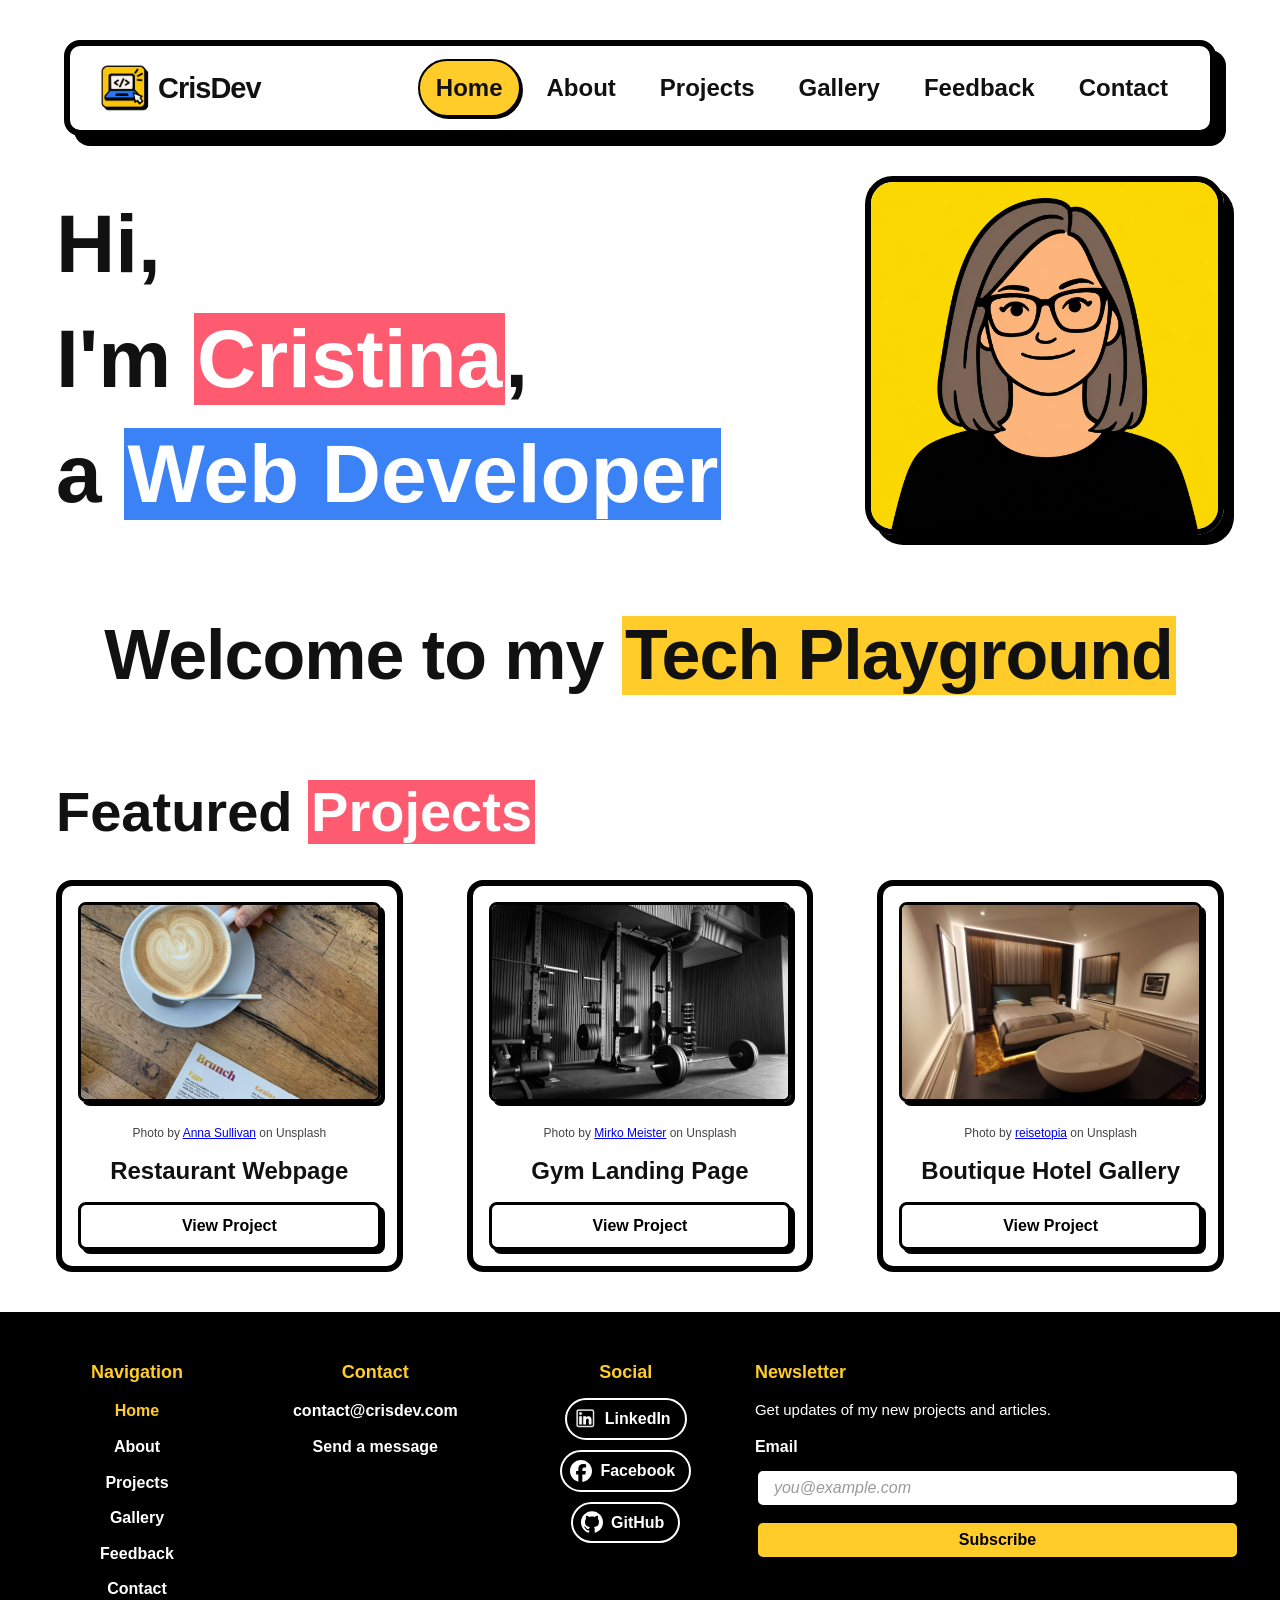
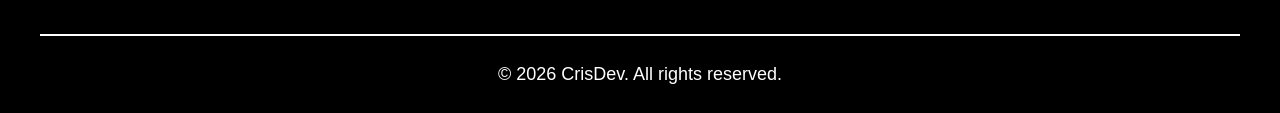
==== index.html @ f6c78c90 "Update contact email address across multiple pages" ====
<!DOCTYPE html>
<html lang="en">
<head>
    <meta charset="UTF-8">
    <meta name="viewport" content="width=device-width, initial-scale=1.0">
    <title>CrisDev - Home</title>
    <link rel="icon" href="images/logo_img.png" type="image/png">
    <link rel="stylesheet" href="styles.css">
</head>
<body>

    <!-- Header Section -->
    <header class="site-header bold-box">
        <a href="index.html" class="logo">
            <img src="images/logo_img.png" alt="CrisDev">
            <span class="logo-text">CrisDev</span>
        </a>
        <nav class="main-nav">
            <a href="index.html" class="active">Home</a>
            <a href="about.html">About</a>
            <a href="projects.html">Projects</a>
            <a href="gallery.html">Gallery</a>
            <a href="feedback.html">Feedback</a>
            <a href="contact.html">Contact</a>
        </nav>
    </header>

    <!-- Main Content Area -->
    <main class="container index">
        <section class="hero">
            <div class="hero-text">
                <h1>Hi, </br>I'm <span class="highlight highlight-pink">Cristina</span>,
                </br>a <span class="highlight highlight-blue">Web Developer </span></h1>
            </div>
            <div class="hero-image">
                <img src="images/portfolio_image.png" alt="Portrait of Cristina" class="featured-img bold-box">
            </div>
        </section>
        <section class="hero-subtitle">
            <h2>Welcome to my <span class="highlight highlight-yellow">Tech Playground</span></h2>
        </section>

        <!-- Featured projects -->
        <section class="projects-section">
            <h3>Featured <span class="highlight highlight-pink">Projects</span></h3>
            <div class="grid-3x3">
                <!-- Project 1: Restaurant Webpage -->
                <article class="card project-card">
                    <div class="project-img">
                        <img src="images/restaurant-unsplash.jpg" alt="A cup of coffee and a menu on a wooden table">
                        <p class="photo-caption">Photo by <a href="https://unsplash.com/@aesullivan2010" target="_blank">Anna Sullivan</a> on Unsplash</p>
                    </div>
                    <div class="project-card-text">
                        <h5>Restaurant Webpage</h5>
                    </div>
                    <a href="/projects.html" class="btn btn-dark">View Project</a>
                </article>

                <!-- Project 2: Gym Landing Page -->
                <article class="card project-card">
                    <div class="project-img">
                        <img src="images/gym-unsplash.jpg" alt="Dumbbells and fitness equipment in a modern gym">
                        <p class="photo-caption">Photo by <a href="https://unsplash.com/@stillsbymirko" target="_blank">Mirko Meister</a> on Unsplash</p>
                    </div>
                    <div class="project-card-text">
                        <h5>Gym Landing Page</h5>
                    </div>
                    <a href="/projects.html" class="btn btn-dark">View Project</a>
                </article>

                    <!-- Project 1: Boutique Hotel Gallery -->
               <article class="card project-card">
                    <div class="project-img">
                        <img src="images/hotel-unsplash.jpg" alt="A bright, modern boutique hotel bedroom with a bathtub">
                        <p class="photo-caption">Photo by <a href="https://unsplash.com/@reisetopia" target="_blank">reisetopia</a> on Unsplash</p>
                    </div>
                    <div class="project-card-text">
                        <h5>Boutique Hotel Gallery</h5>
                    </div>
                    <a href="/projects.html" class="btn btn-dark">View Project</a>
                </article>
            </div>
        </section>
    </main>

    <!-- Footer -->
    <footer>
        <div class="footer-inner">
            <nav class="footer-nav" aria-label="Footer">
                <p class="newsletter-heading">Navigation</p>
                <ul>
                    <li><a href="index.html" class="active">Home</a></li>
                    <li><a href="about.html">About</a></li>
                    <li><a href="projects.html">Projects</a></li>
                    <li><a href="gallery.html">Gallery</a></li>
                    <li><a href="feedback.html">Feedback</a></li>
                    <li><a href="contact.html">Contact</a></li>
                </ul>
            </nav>
            <div class="footer-contact">
                <p class="newsletter-heading">Contact</p>
                <ul>
                    <li><a href="mailto:contact@crisdev.com">contact@crisdev.com</a></li>
                    <li><a href="contact.html">Send a message</a></li>
                </ul>
            </div>
            <div class="footer-social">
                <p class="newsletter-heading">Social</p>
                <ul class="social-links">
                    <li>
                        <a href="https://www.linkedin.com" target="_blank" rel="noopener noreferrer">
                            <img src="images/linkedin.png" alt="LinkedIn logo">
                            LinkedIn
                        </a>
                    </li>
                    <li>
                        <a href="https://www.facebook.com" target="_blank" rel="noopener noreferrer">
                            <img src="images/facebook.svg" alt="Facebook logo">
                            Facebook
                        </a>
                    </li>
                    <li>
                        <a href="https://github.com" target="_blank">
                            <img src="images/github.svg" alt="Github logo">
                            GitHub
                        </a>
                    </li>
                </ul>
            </div>
            <div class="footer-newsletter">
                <p class="newsletter-heading">Newsletter</p>
                <form class="newsletter-form" action="#" method="post">
                    <p class="newsletter-lead">Get updates of my new projects and articles.</p>
                    <div class="form-group">
                        <label for="newsletter-email">Email</label>
                        <input type="email" id="newsletter-email" name="email" placeholder="you@example.com" required autocomplete="email">
                    </div>
                    <button type="submit" class="btn">Subscribe</button>
                </form>
            </div>
        </div>
        <p class="footer-copyright">&copy; 2026 CrisDev. All rights reserved.</p>
    </footer>
</body>
</html>
---- styles.css ----
/* 1. Root Variables */
:root {
    /* Main Palette */
    --bg-color: #ffffff;
    --text-color: #111111;
    --light-text: #444444;

    /* Comic colours */
    --pink-highlight: #fe5b70;
    --blue-highlight: #3b82f6;
    --yellow-card: #ffcc29;
    --card-background: #ffffff;
    --error-red: #c41230;
    --valid-green: #1a7a32;
    --focus-blue: #1606f3;

    /* Typography */
    --font-main: 'Segoe UI', Tahoma, Geneva, Verdana, sans-serif;

    /* Borders & Shadows */
    --border-thick: 6px solid #000000;
    --bold-shadow: 10px 10px 0px #000000;
    --bold-shadow-small: 4px 4px 0px #000000;
}

/* 2. Global & Reset Styles */
* {
    box-sizing: border-box;
    margin: 0;
    padding: 0;
}

/* Thick border effect*/
.bold-box {
    border: var(--border-thick);
    box-shadow: var(--bold-shadow);
}

body {
    font-family: var(--font-main);
    background-color: var(--bg-color);
    color: var(--text-color);
    line-height: 1.6;
    display: flex;
    flex-direction: column;
    min-height: 100vh;
}

/*  3. Header & Navigation (Floating Pill Style) */
.site-header {
    background-color: var(--bg-color);
    color: var(--text-color);
    display: flex;
    justify-content: space-between;
    align-items: center;
    padding: 12px 24px;
    border-radius: 16px;
    max-width: 1200px;
    margin: 40px auto 16px auto;
    width: 90%;
}

.logo {
    display: flex;
    align-items: center;
    gap: 4px;
    text-decoration: none;
    color: var(--text-color);
}

.logo img {
    width: 60px;
    height: 60px;
    object-fit: contain;
    display: block;
}

.logo-text {
    font-size: 29px;
    font-weight: 900;
    letter-spacing: -1px;
}

.main-nav {
    display: flex;
    gap: 8px;
}

.main-nav a {
    color: var(--text-color);
    text-decoration: none;
    font-weight: 700;
    padding: 8px 16px;
    border-radius: 30px;
    border: 2px solid transparent;
    transition: all 0.2s ease;
    font-size: 24px;
}

.main-nav a:hover,
.main-nav a.active {
    background-color: var(--yellow-card);
    border: 2px solid #000000;
    box-shadow: 2px 2px 0px #000000;
}

/* 4. Main Layout & Typography */
.container {
    max-width: 1200px;
    margin: 0 auto;
    padding: 24px 16px 40px 16px;
    width: 100%;
}

.container.index {
    gap: 40px;
}

.hero {
    display: flex;
    justify-content: space-between;
    align-items: center;
    gap: 40px;
    margin-bottom: 40px;
}

.hero-text {
    display: flex;
    flex-direction: column;
    justify-content: center;
    align-items: flex-start ;
    width: 900px;
    line-height: 1.4;
}
.hero-subtitle {
    display: flex;
    flex-direction: column;
    justify-content: center;
    align-items: center;
    width: 100%;
    margin-top: 40px;
    margin-bottom: 40px;
}

.highlight {
    display: inline;
    padding: 0 3px 1px;
    -webkit-box-decoration-break: clone;
    box-decoration-break: clone;
}

.highlight-pink {
    background-color: var(--pink-highlight);
    color: #ffffff;
}

.highlight-blue {
    background-color: var(--blue-highlight);
    color: #ffffff;
}
.highlight-yellow {
    background-color: var(--yellow-card);
    color: var(--text-color);
}

h1 {
    font-size:82px;
    font-weight: 900;
    margin-bottom: 16px;
}

h2 {
    font-size: 70px;
    font-weight: 900;
    margin-bottom: 16px;
    letter-spacing: -1px;
}

h3 {
    font-size: 56px;
    font-weight: 700;
    margin-bottom: 8px;
}

h4 {
    font-size: 36;
    font-weight: 600;
    margin-bottom: 8px;
}

h5 {
    font-size: 24px;
    font-weight: 600;
    margin-bottom: 8px;
}

h6 {
    font-size: 18px;
    font-weight: 600;
    margin-bottom: 8px;
}

p {
    margin-bottom: 16px;
    color: var(--light-text);
    font-size: 18px;
}

/* About page */
.about-intro {
    display: flex;
    justify-content: space-between;
    align-items: center;
    gap: 40px;
    margin-bottom: 48px;
}

.about-intro-text {
    flex: 1;
}

.about-photo {
    height: auto;
    max-width: 420px;
    border-radius: 28px;
}

.about-photo-logo {
    display: block;
    width: 100%;
    height: auto;
    object-fit: contain;
}

.skills-story,
.experience-timeline {
    margin-bottom: 48px;
}

.skill-heading {
    display: flex;
    align-items: center;
    justify-content: space-between;
    gap: 12px;
    margin-bottom: 16px;
    flex-wrap: wrap;
}

.skill-card h4 {
    font-size: 36px;
    margin-bottom: 0;
}

.skill-stars {
    display: inline-flex;
    gap: 2px;
    line-height: 1;
}

.star {
    font-size: 28px;
    line-height: 1;
    -webkit-text-stroke: 2px #000000;
}

.star.filled {
    color: var(--yellow-card);
}

.star.empty {
    color: #ffffff;
}

.skill-card p:last-child {
    margin-bottom: 0;
}

.timeline {
    list-style: none;
    border-left: var(--border-thick);
    margin-top: 24px;
    padding-left: 32px;
}

.timeline-item {
    position: relative;
    margin-bottom: 32px;
}

.timeline-item:last-child {
    margin-bottom: 0;
}

.timeline-year {
    display: inline-block;
    background-color: var(--yellow-card);
    border: 2px solid #000000;
    border-radius: 30px;
    padding: 4px 16px;
    font-weight: 800;
    color: var(--text-color);
    margin-bottom: 12px;
}

.timeline-card h4 {
    font-size: 36px;
    margin-bottom: 12px;
}

.timeline-card p:last-child {
    margin-bottom: 0;
}

.timeline-card a {
    color: inherit;
    font-weight: 800;
    text-decoration: underline;
    text-decoration-thickness: 3px;
    text-underline-offset: 3px;
    text-decoration-color: var(--pink-highlight);
}

/* 5. Cards */
.card {
    background-color: var(--card-background);
    border: var(--border-thick);
    border-radius: 16px;
    padding: 24px;
    padding: 16px;
    display: flex;
    flex-direction: column;
    justify-content: space-between;
    transition: transform 0.2s ease;
    cursor: pointer;
}

.grid-3x3 {
    display: grid;
    grid-template-columns: repeat(3, 1fr);
    gap: 64px;
    margin-top: 24px;
}

.gallery-card,
.project-card {
    min-height: 380px;
    justify-content: flex-start;
}

a.gallery-card {
    text-decoration: none;
    color: inherit;
}

.gallery-card-text,
.project-card-text {
    display: flex;
    flex-direction: column;
    gap: 8px;
    flex: 1 1 auto;
    justify-content: flex-start;
}

.gallery-card h5,
.project-card h5 {
    margin-bottom: 0;
    font-weight: 800;
    color: var(--text-color);
    text-align: center;
    line-height: 1.2;
}

.gallery-card p,
.project-card-text p {
    margin-bottom: 0;
    font-size: 16px;
    line-height: 1.4;
    text-align: center;
}

.project-card-text {
    margin-bottom: 16px;
}

.project-img {
    margin-bottom: 16px;
}

/* lift on hover for cards */
.card:hover {
    transform: translateY(-4px);
    box-shadow: var(--bold-shadow);
}

.gallery-card img,
.project-card img,
.featured-img,
.profile-img {
    width: 100%;
    height: 200px;
    object-fit: cover;
    border-radius: 8px;
    margin-bottom: 16px;
}

.gallery-card img,
.project-card img,
.profile-img {
    border: 3px solid #000000;
    box-shadow: var(--bold-shadow-small);
}

.hero .featured-img {
    height: auto;
    max-width: 420px;
    border-radius: 28px;
}

.photo-caption {
    font-size: 12px;
    line-height: 1.3;
    margin-bottom: 0;
    text-align: center;
}

.project-card .btn {
    margin-top: auto;
}

/* 6. Buttons */
.btn {
    background-color: #ffffff;
    color: #000000;
    padding: 8px 24px;
    border: 3px solid #000000;
    border-radius: 8px;
    cursor: pointer;
    text-decoration: none;
    text-align: center;
    font-weight: 800;
    font-size: 16px;
    display: inline-block;
    box-shadow: var(--bold-shadow-small);
    transition: all 0.1s ease;
}

.btn:hover,
.btn:focus,
.btn:active {
    background-color: #000000;
    color: #ffffff;
}

/* Button click effect */
.btn:active {
    transform: translate(4px, 4px);
    box-shadow: 0px 0px 0px #000000;
}

/* 7. Form */
.contact-form {
    display: flex;
    flex-direction: column;
    gap: 24px;
    max-width: 600px;
    background: var(--yellow-card);
    padding: 40px;
    border: 3px solid #000000;
    border-radius: 16px;
    box-shadow: var(--bold-shadow);
}

.form-group {
    display: flex;
    flex-direction: column;
}

.form-group label {
    margin-bottom: 8px;
    font-weight: 800;
    font-size: 18px;
}

.form-group input,
.form-group textarea,
.form-group select {
    padding: 8px 16px;
    border: 3px solid #000000;
    border-radius: 8px;
    font-size: 16px;
    font-family: inherit;
    background-color: #ffffff;
    transition: all 0.2s ease;
}

/* Focus styles */
.contact-form .form-group input:focus,
.contact-form .form-group textarea:focus,
.contact-form .form-group select:focus {
    outline: 3px solid var(--focus-blue);
}

.contact-form .form-group input.invalid,
.contact-form .form-group textarea.invalid,
.contact-form .form-group select.invalid {
    border-color: var(--error-red);
}

.contact-form .form-group input.valid,
.contact-form .form-group textarea.valid,
.contact-form .form-group select.valid {
    border-color: var(--valid-green);
}

/* Sits on the next line under its field so the message stays with that field. */
.field-error {
    display: none;
    margin: 6px 0 0;
    font-size: 14px;
    font-weight: 700;
    line-height: 1.3;
    color: #7a1020;
}

.form-status {
    position: fixed;
    top: 50%;
    left: 50%;
    z-index: 20;
    transform: translate(-50%, -50%);
    display: flex;
    align-items: center;
    gap: 16px;
    max-width: min(90vw, 520px);
    margin: 0;
    padding: 14px 18px;
    background-color: #ffffff;
    color: #111111;
    border: 3px solid #000000;
    border-radius: 14px;
    box-shadow: 6px 6px 0px #000000;
    font-weight: 800;
}

.form-status[hidden] {
    display: none;
}

.form-status-icon {
    display: inline-flex;
    align-items: center;
    justify-content: center;
    flex-shrink: 0;
    width: 28px;
    height: 28px;
    background-color: #20a766;
    color: #000000;
    border: 2.5px solid #000000;
    border-radius: 50%;
    font-size: 16px;
    font-weight: 900;
    line-height: 1;
}

.form-status-text {
    flex: 1;
    font-size: 18px;
    font-weight: 800;
    color: #111111;
    text-align: left;
}

.form-status-close {
    display: inline-flex;
    align-items: center;
    justify-content: center;
    flex-shrink: 0;
    width: 30px;
    height: 30px;
    padding: 0;
    background-color: var(--yellow-card);
    color: #000000;
    border: 2.5px solid #000000;
    border-radius: 7px;
    font-size: 15px;
    font-weight: 800;
    line-height: 1;
    cursor: pointer;
    transition: transform 0.1s ease, background-color 0.1s ease;
}

.form-status-close:hover,
.form-status-close:focus {
    background-color: #000000;
    color: #ffffff;
}

.form-actions {
    display: flex;
    flex-wrap: wrap;
    gap: 12px;
}

.form-group input::placeholder,
.form-group textarea::placeholder {
    color: #9a9a9a;
    font-style: italic;
}

/* 8. Footer */
footer {
    background-color: #000000;
    color: #ffffff;
    text-align: center;
    padding: 40px 24px 24px;
    margin-top: auto;
    border-top: var(--border-thick);
}

footer p {
    color: #ffffff;
    margin-bottom: 0;
}

.footer-inner {
    display: grid;
    /* Newsletter is the last column and needs the extra width for one line of lead text. */
    grid-template-columns: minmax(110px, 0.8fr) minmax(180px, 1fr) minmax(140px, 0.9fr) minmax(340px, 2fr);
    gap: 24px 20px;
    max-width: 1200px;
    margin: 0 auto 32px;
    justify-items: center;
}

.newsletter-heading {
    font-size: 18px;
    font-weight: 800;
    color: var(--yellow-card);
    margin-bottom: 12px;
}

.footer-nav ul,
.footer-contact ul,
.social-links {
    list-style: none;
    display: flex;
    flex-direction: column;
    align-items: center;
    gap: 10px;
}

.footer-nav a,
.footer-contact a {
    color: #ffffff;
    text-decoration: none;
    font-weight: 700;
}

.footer-nav a:hover,
.footer-nav a:focus,
.footer-contact a:hover,
.footer-contact a:focus,
.footer-nav a.active {
    color: var(--yellow-card);
}

.footer-contact a {
    overflow-wrap: anywhere;
}

.footer-copyright {
    padding-top: 24px;
    border-top: 2px solid #ffffff;
    max-width: 1200px;
    margin: 0 auto;
}

.footer-newsletter {
    width: 100%;
}

.footer-newsletter .newsletter-heading {
    text-align: left;
}

.newsletter-lead {
    font-size: 15px;
    white-space: nowrap;
}

.newsletter-form {
    display: flex;
    flex-direction: column;
    gap: 12px;
    width: 100%;
    text-align: left;
}

.newsletter-form .form-group label {
    color: #ffffff;
    font-size: 16px;
}

.newsletter-form .form-group input {
    width: 100%;
    background-color: #ffffff;
    color: #000000;
}

.newsletter-form .btn {
    background-color: var(--yellow-card);
}

.newsletter-form .btn:hover,
.newsletter-form .btn:focus,
.newsletter-form .btn:active {
    background-color: var(--blue-highlight);
    color: #000000;
}

.social-links a {
    display: flex;
    align-items: center;
    justify-content: center;
    gap: 8px;
    color: #ffffff;
    text-decoration: none;
    font-weight: 700;
    border: 2px solid #ffffff;
    border-radius: 999px;
    padding: 6px 14px 6px 8px;
    transition: all 0.2s ease;
}

.social-links a:hover,
.social-links a:focus {
    background-color: #ffffff;
    color: #000000;
}

.social-links svg,
.social-links img {
    width: 22px;
    height: 22px;
    fill: currentColor;
}

.social-links img {
    filter: invert(1);
}

.social-links a:hover img,
.social-links a:focus img {
    filter: none;
}

/* 9. Responsive Design (Media Queries) */

/* Tablet Screen Size (Max width: 900px) */
@media screen and (max-width: 900px) {
    .container {
        padding: 24px;
    }

    .site-header {
        flex-direction: column;
        align-items: center;
        gap: 16px;
        padding: 16px;
    }

    .grid-3x3 {
        grid-template-columns: repeat(2, 1fr);
    }

    .hero {
        flex-direction: column;
        align-items: flex-start;
    }

    .hero-image {
        display: flex;
        justify-content: center;
        align-items: center;
        width: 100%;
    }

    .hero-subtitle {
        text-align: center;
    }

    .about-photo {
        display: none;
    }
    .gallery-page-section h2 {
        font-size: 54px;
    }
    .contact-section {
        display: flex;
        flex-direction: column;
        align-items: center;
        margin: 0 auto;
        text-align: center;
    }

    .contact-section .contact-form {
        width: 100%;
        text-align: left;
    }

    .footer-inner {
        grid-template-columns: repeat(auto-fit, minmax(220px, 1fr));
    }

    .newsletter-lead {
        white-space: normal;
    }
}

/* Mobile Screen Size (Max width: 600px) */
@media screen and (max-width: 600px) {
    .container {
        padding: 16px;
        margin: 0 auto;
    }
    .site-header {
        display: grid;
        grid-template-columns: repeat(3, 1fr);
        align-items: center;
        justify-items: center;
        gap: 10px 8px;
        padding: 12px;
    }

    /* Nav links become grid cells beside the logo: 3 + 3 */
    .main-nav {
        display: contents;
    }

    .bold-box {
        border: 1px solid #000000;
    }

    .main-nav a {
        font-size: 14px;
        padding: 6px 8px;
        border-radius: 8px;
        border: 1px solid #000000;
        text-align: center;
        width: 100%;
    }

    .site-header span {
        display: none;
    }

    h1 {
        font-size: 40px;
    }

    h2,
    .gallery-page-section h2 {
        text-align: center;
        font-size: 36px;
        line-height: 1.2;
    }

    h3 {
        font-size: 30px;
        line-height: 1.2;
    }

    .grid-3x3 {
        grid-template-columns: 1fr;
        gap: 16px;
    }

    .contact-form {
        padding: 16px;
        gap: 16px;
    }

    /* Adjust neo-shadows for mobile so they don't break the layout */
    .card, .contact-form, .site-header {
        box-shadow: none;
        border-radius: 8px;
        border: 3px solid #000000;
    }
}
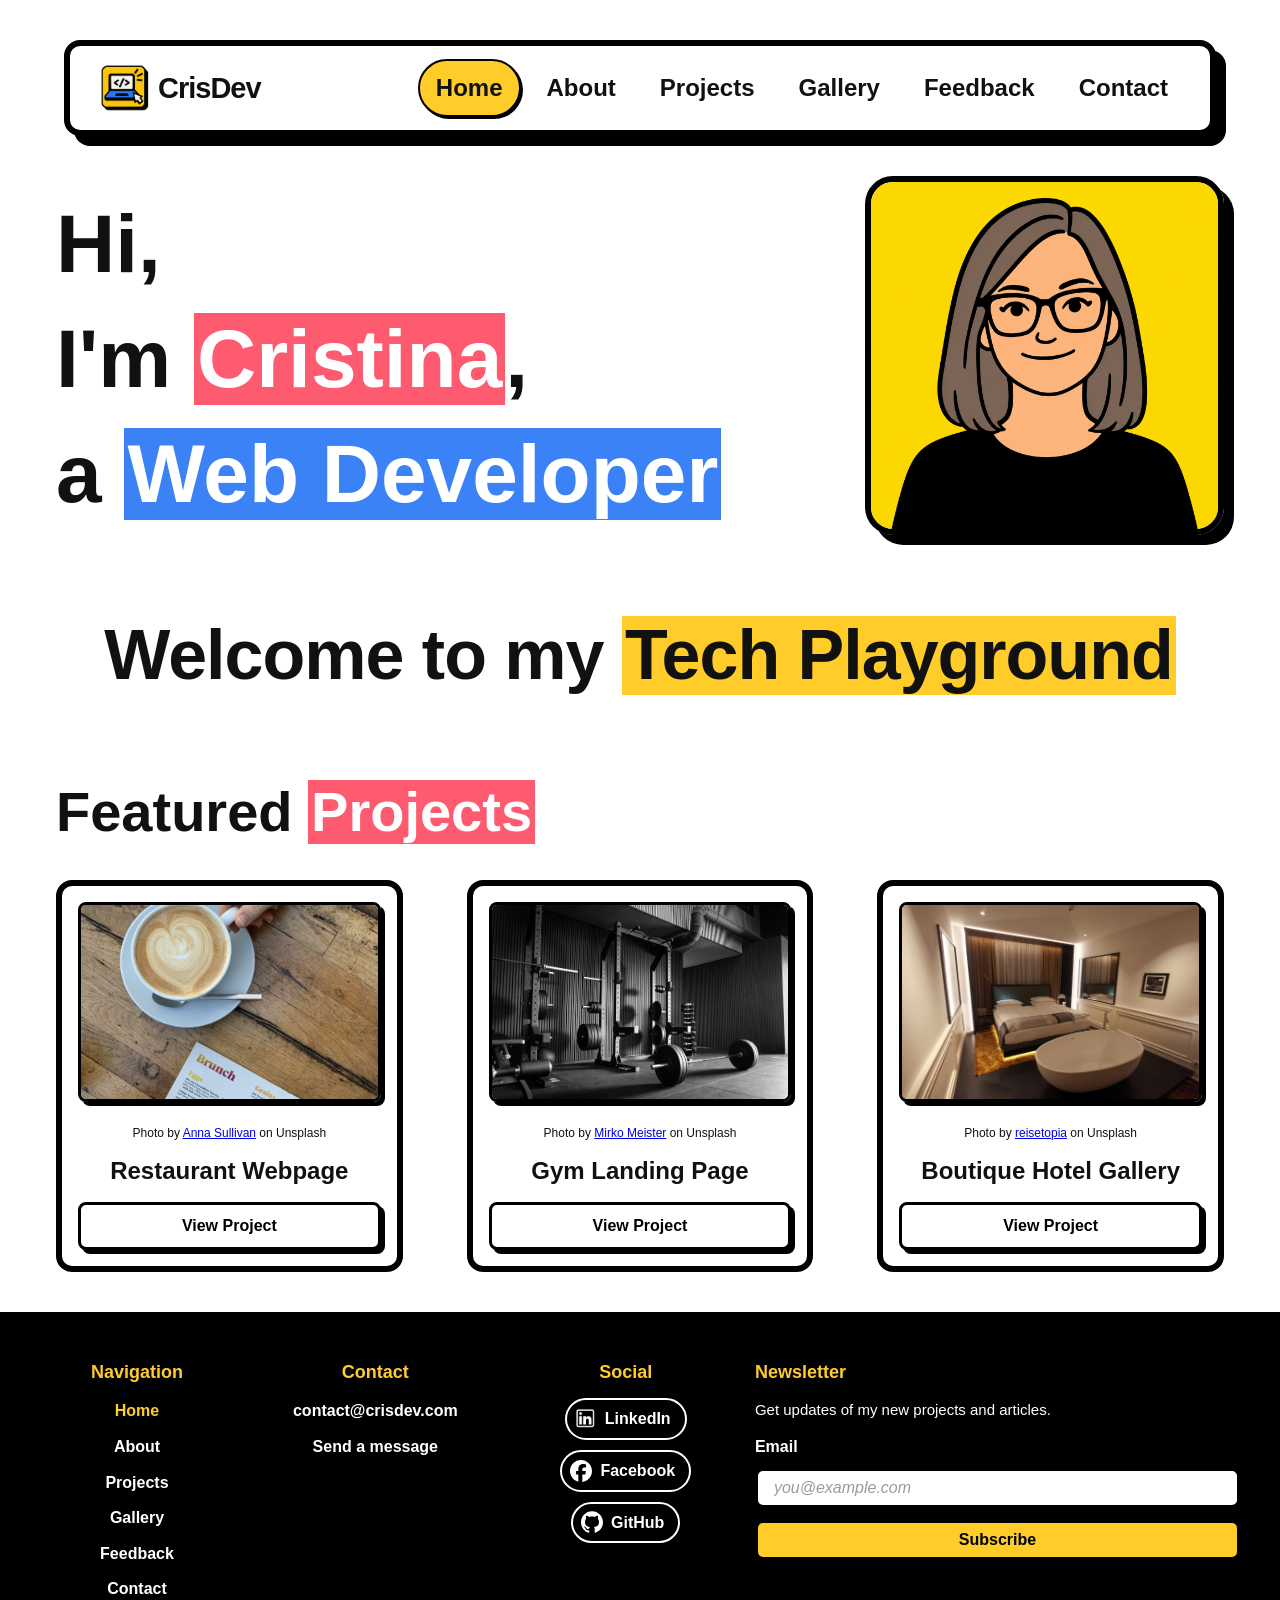
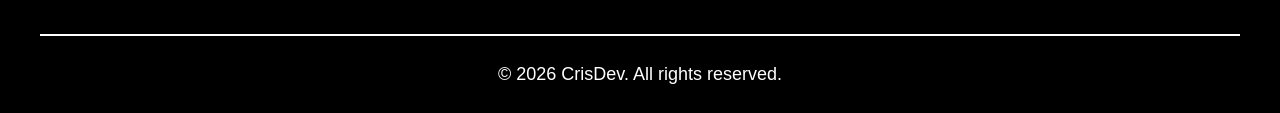
==== commit 242791ab: "Refactor gallery and project card structure to use semantic HTML elements and improve accessibility" ====
--- a/index.html
+++ b/index.html
@@ -17,7 +17,7 @@
             <span class="logo-text">CrisDev</span>
         </a>
         <nav class="main-nav">
-            <a href="index.html" class="active">Home</a>
+            <a href="index.html" class="active" aria-current="page">Home</a>
             <a href="about.html">About</a>
             <a href="projects.html">Projects</a>
             <a href="gallery.html">Gallery</a>
@@ -47,10 +47,10 @@
             <div class="grid-3x3">
                 <!-- Project 1: Restaurant Webpage -->
                 <article class="card project-card">
-                    <div class="project-img">
+                    <figure class="project-img">
                         <img src="images/restaurant-unsplash.jpg" alt="A cup of coffee and a menu on a wooden table">
-                        <p class="photo-caption">Photo by <a href="https://unsplash.com/@aesullivan2010" target="_blank">Anna Sullivan</a> on Unsplash</p>
-                    </div>
+                        <figcaption class="photo-caption">Photo by <a href="https://unsplash.com/@aesullivan2010" target="_blank" rel="noopener noreferrer">Anna Sullivan</a> on Unsplash</figcaption>
+                    </figure>
                     <div class="project-card-text">
                         <h5>Restaurant Webpage</h5>
                     </div>
@@ -59,10 +59,10 @@
 
                 <!-- Project 2: Gym Landing Page -->
                 <article class="card project-card">
-                    <div class="project-img">
+                    <figure class="project-img">
                         <img src="images/gym-unsplash.jpg" alt="Dumbbells and fitness equipment in a modern gym">
-                        <p class="photo-caption">Photo by <a href="https://unsplash.com/@stillsbymirko" target="_blank">Mirko Meister</a> on Unsplash</p>
-                    </div>
+                        <figcaption class="photo-caption">Photo by <a href="https://unsplash.com/@stillsbymirko" target="_blank" rel="noopener noreferrer">Mirko Meister</a> on Unsplash</figcaption>
+                    </figure>
                     <div class="project-card-text">
                         <h5>Gym Landing Page</h5>
                     </div>
@@ -71,10 +71,10 @@
 
                     <!-- Project 1: Boutique Hotel Gallery -->
                <article class="card project-card">
-                    <div class="project-img">
+                    <figure class="project-img">
                         <img src="images/hotel-unsplash.jpg" alt="A bright, modern boutique hotel bedroom with a bathtub">
-                        <p class="photo-caption">Photo by <a href="https://unsplash.com/@reisetopia" target="_blank">reisetopia</a> on Unsplash</p>
-                    </div>
+                        <figcaption class="photo-caption">Photo by <a href="https://unsplash.com/@reisetopia" target="_blank" rel="noopener noreferrer">reisetopia</a> on Unsplash</figcaption>
+                    </figure>
                     <div class="project-card-text">
                         <h5>Boutique Hotel Gallery</h5>
                     </div>
@@ -90,7 +90,7 @@
             <nav class="footer-nav" aria-label="Footer">
                 <p class="newsletter-heading">Navigation</p>
                 <ul>
-                    <li><a href="index.html" class="active">Home</a></li>
+                    <li><a href="index.html" class="active" aria-current="page">Home</a></li>
                     <li><a href="about.html">About</a></li>
                     <li><a href="projects.html">Projects</a></li>
                     <li><a href="gallery.html">Gallery</a></li>
--- a/styles.css
+++ b/styles.css
@@ -98,10 +98,19 @@
 }
 
 .main-nav a:hover,
-.main-nav a.active {
+.main-nav a:focus,
+.main-nav a:focus-visible,
+.main-nav a.active,
+.main-nav a[aria-current="page"] {
     background-color: var(--yellow-card);
     border: 2px solid #000000;
     box-shadow: 2px 2px 0px #000000;
+}
+
+.main-nav a:focus,
+.main-nav a:focus-visible {
+    outline: 3px solid var(--focus-blue);
+    outline-offset: 2px;
 }
 
 /* 4. Main Layout & Typography */
@@ -347,9 +356,26 @@
     justify-content: flex-start;
 }
 
-a.gallery-card {
+.gallery-card a {
     text-decoration: none;
     color: inherit;
+    display: block;
+}
+
+.gallery-card h5 a:hover,
+.gallery-card h5 a:focus,
+.gallery-card h5 a:focus-visible {
+    text-decoration: underline;
+    text-decoration-thickness: 3px;
+    text-underline-offset: 3px;
+    text-decoration-color: var(--pink-highlight);
+}
+
+.gallery-card a:focus,
+.gallery-card a:focus-visible {
+    outline: 3px solid var(--focus-blue);
+    outline-offset: 2px;
+    border-radius: 8px;
 }
 
 .gallery-card-text,
@@ -660,7 +686,8 @@
 .footer-nav a:focus,
 .footer-contact a:hover,
 .footer-contact a:focus,
-.footer-nav a.active {
+.footer-nav a.active,
+.footer-nav a[aria-current="page"] {
     color: var(--yellow-card);
 }
 
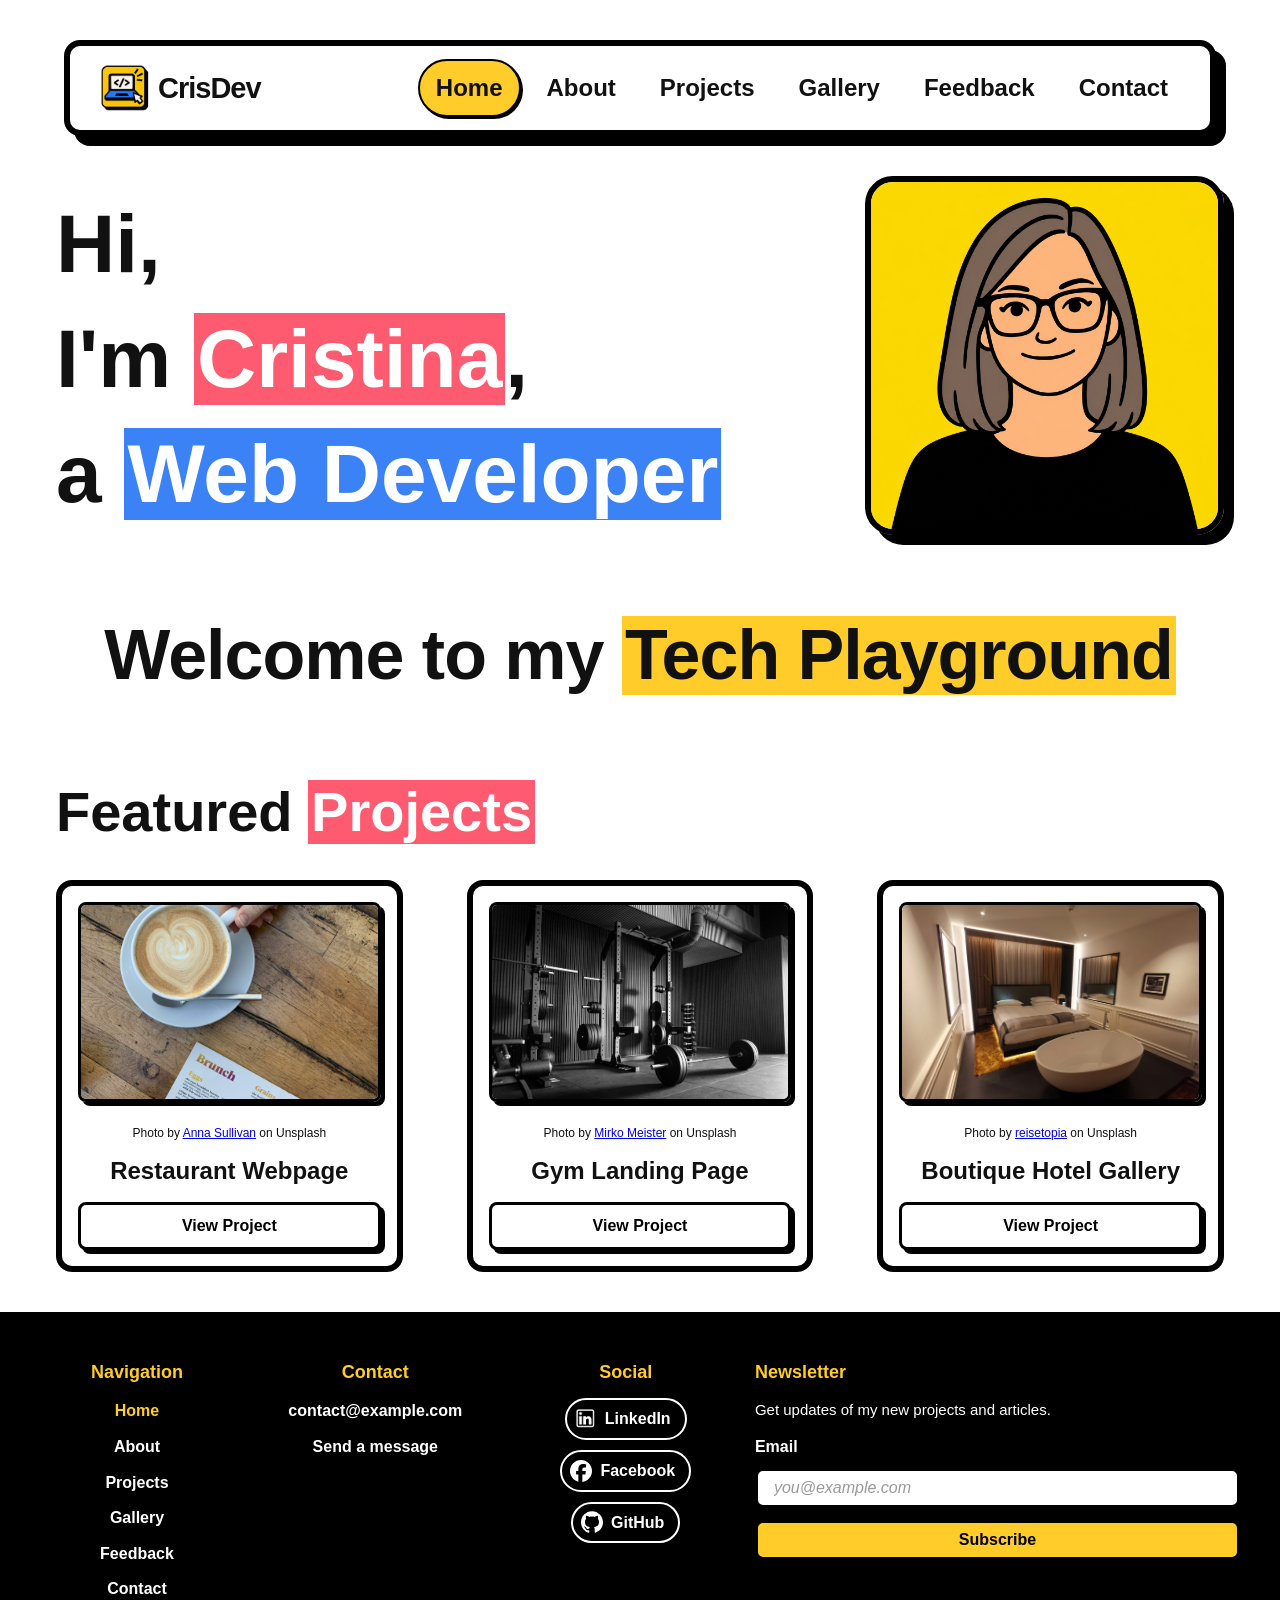
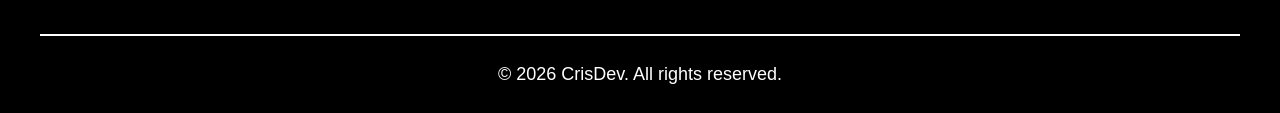
==== commit 37f330a1: "Update contact email address" ====
--- a/index.html
+++ b/index.html
@@ -101,7 +101,7 @@
             <div class="footer-contact">
                 <p class="newsletter-heading">Contact</p>
                 <ul>
-                    <li><a href="mailto:contact@crisdev.com">contact@crisdev.com</a></li>
+                    <li><a href="mailto:contact@example.com">contact@example.com</a></li>
                     <li><a href="contact.html">Send a message</a></li>
                 </ul>
             </div>
@@ -121,7 +121,7 @@
                         </a>
                     </li>
                     <li>
-                        <a href="https://github.com" target="_blank">
+                        <a href="https://github.com/crismosdev" target="_blank" rel="noopener noreferrer">
                             <img src="images/github.svg" alt="Github logo">
                             GitHub
                         </a>
--- a/styles.css
+++ b/styles.css
@@ -255,6 +255,10 @@
     flex-wrap: wrap;
 }
 
+.skill-card {
+    justify-content: flex-start;
+}
+
 .skill-card h4 {
     font-size: 36px;
     margin-bottom: 0;
@@ -280,8 +284,28 @@
     color: #ffffff;
 }
 
+.skill-card p {
+    font-size: 16px;
+    line-height: 1.5;
+    margin-bottom: 12px;
+}
+
 .skill-card p:last-child {
     margin-bottom: 0;
+}
+
+.skill-card strong {
+    color: var(--text-color);
+}
+
+.skill-card a,
+.timeline-card a {
+    color: inherit;
+    font-weight: 800;
+    text-decoration: underline;
+    text-decoration-thickness: 3px;
+    text-underline-offset: 3px;
+    text-decoration-color: var(--pink-highlight);
 }
 
 .timeline {
@@ -318,15 +342,6 @@
 
 .timeline-card p:last-child {
     margin-bottom: 0;
-}
-
-.timeline-card a {
-    color: inherit;
-    font-weight: 800;
-    text-decoration: underline;
-    text-decoration-thickness: 3px;
-    text-underline-offset: 3px;
-    text-decoration-color: var(--pink-highlight);
 }
 
 /* 5. Cards */
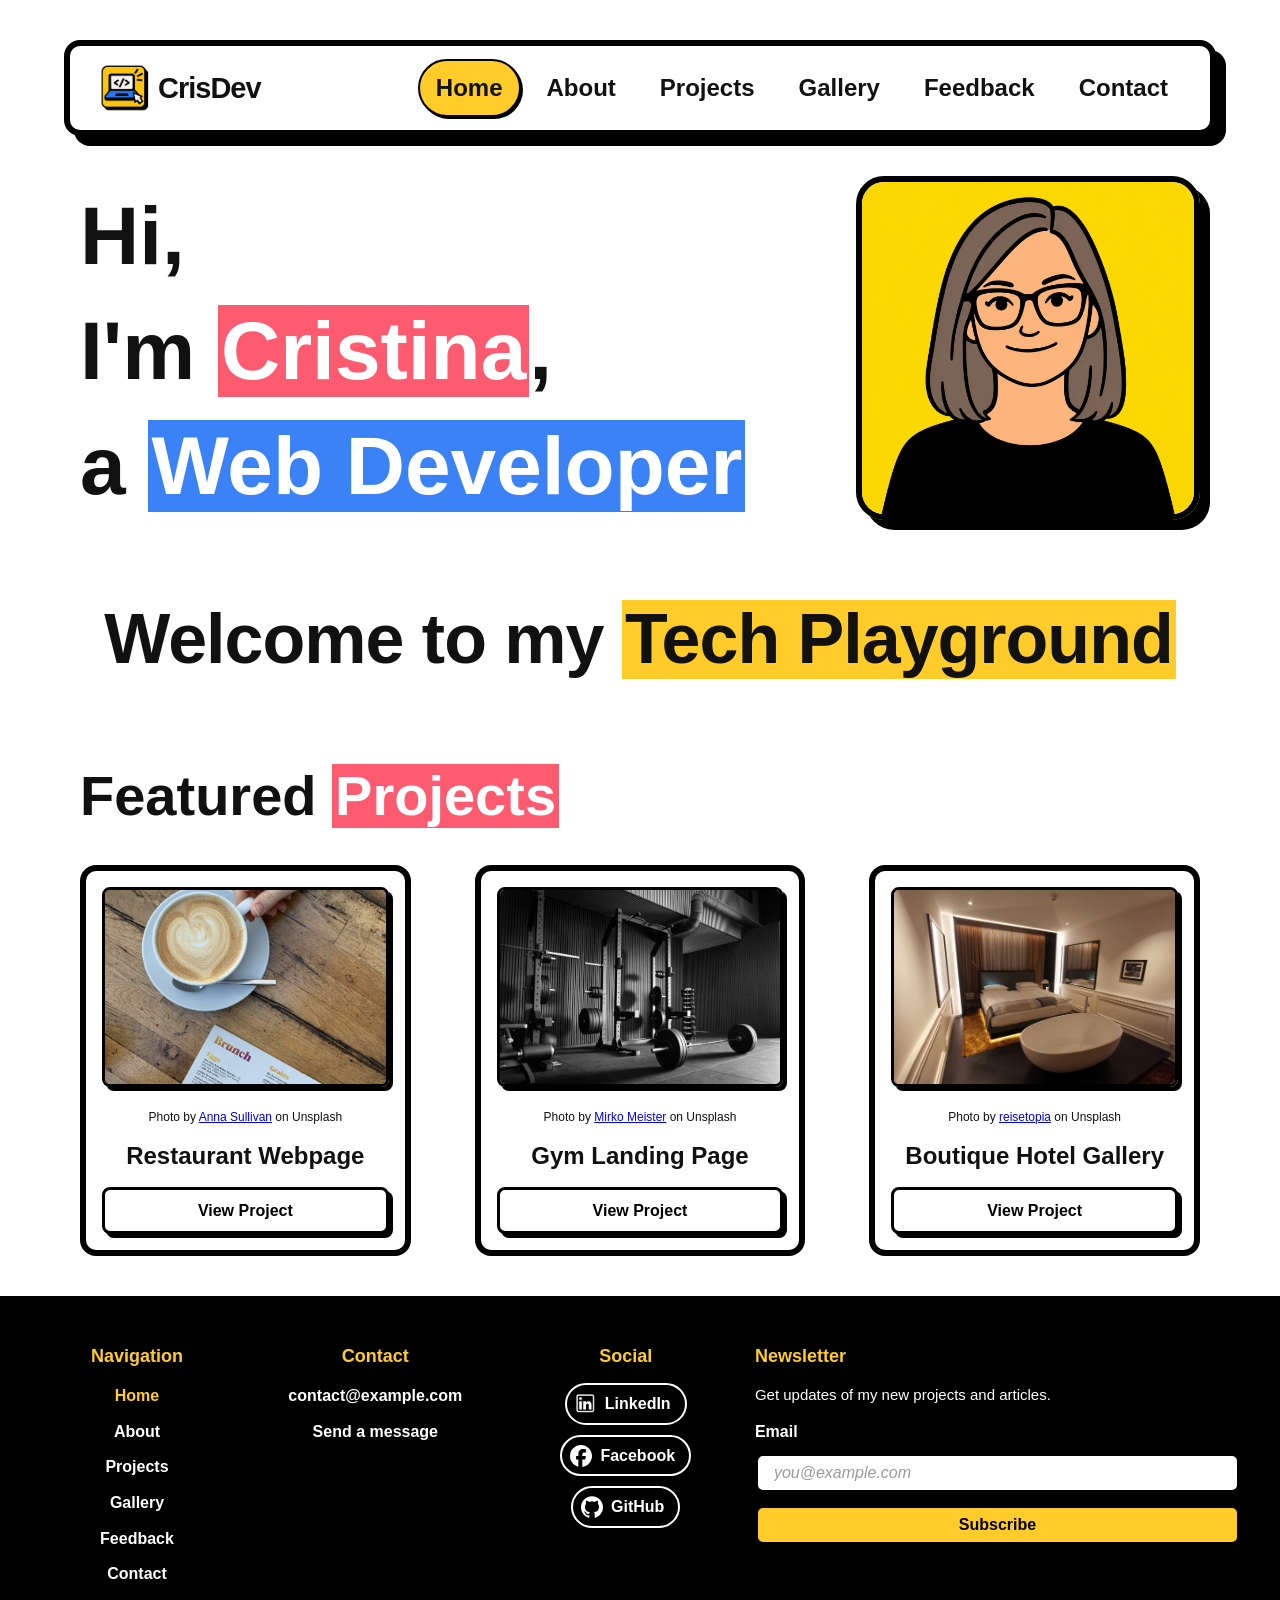
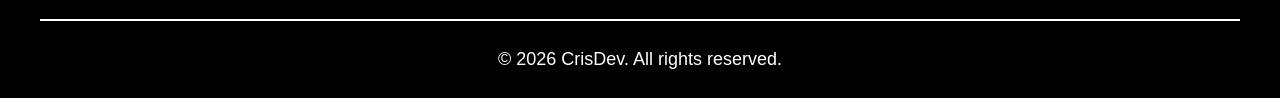
==== commit 7a3d82fa: "Implement responsive burger menu for snaller screens" ====
--- a/index.html
+++ b/index.html
@@ -16,7 +16,12 @@
             <img src="images/logo_img.png" alt="CrisDev">
             <span class="logo-text">CrisDev</span>
         </a>
-        <nav class="main-nav">
+        <button type="button" class="menu-toggle" id="menu-toggle" aria-expanded="false" aria-controls="main-nav" aria-label="Open menu">
+            <span class="menu-toggle-bar" aria-hidden="true"></span>
+            <span class="menu-toggle-bar" aria-hidden="true"></span>
+            <span class="menu-toggle-bar" aria-hidden="true"></span>
+        </button>
+        <nav class="main-nav" id="main-nav">
             <a href="index.html" class="active" aria-current="page">Home</a>
             <a href="about.html">About</a>
             <a href="projects.html">Projects</a>
@@ -54,7 +59,7 @@
                     <div class="project-card-text">
                         <h5>Restaurant Webpage</h5>
                     </div>
-                    <a href="/projects.html" class="btn btn-dark">View Project</a>
+                    <a href="projects.html#project-1" class="btn btn-dark">View Project</a>
                 </article>
 
                 <!-- Project 2: Gym Landing Page -->
@@ -66,11 +71,11 @@
                     <div class="project-card-text">
                         <h5>Gym Landing Page</h5>
                     </div>
-                    <a href="/projects.html" class="btn btn-dark">View Project</a>
+                    <a href="projects.html#project-2" class="btn btn-dark">View Project</a>
                 </article>
 
-                    <!-- Project 1: Boutique Hotel Gallery -->
-               <article class="card project-card">
+                <!-- Project 3: Boutique Hotel Gallery -->
+                <article class="card project-card">
                     <figure class="project-img">
                         <img src="images/hotel-unsplash.jpg" alt="A bright, modern boutique hotel bedroom with a bathtub">
                         <figcaption class="photo-caption">Photo by <a href="https://unsplash.com/@reisetopia" target="_blank" rel="noopener noreferrer">reisetopia</a> on Unsplash</figcaption>
@@ -78,7 +83,7 @@
                     <div class="project-card-text">
                         <h5>Boutique Hotel Gallery</h5>
                     </div>
-                    <a href="/projects.html" class="btn btn-dark">View Project</a>
+                    <a href="projects.html#project-3" class="btn btn-dark">View Project</a>
                 </article>
             </div>
         </section>
@@ -142,6 +147,7 @@
         </div>
         <p class="footer-copyright">&copy; 2026 CrisDev. All rights reserved.</p>
     </footer>
+    <script src="js/nav.js"></script>
 </body>
 </html>
 
--- a/styles.css
+++ b/styles.css
@@ -112,13 +112,74 @@
     outline: 3px solid var(--focus-blue);
     outline-offset: 2px;
 }
+/* Hidden on desktop. Buger button becomes visible at 1150px. */
+.menu-toggle {
+
+    display: none;
+    position: relative;
+    width: 48px;
+    height: 48px;
+    padding: 0;
+    background-color: #ffffff;
+    border: 3px solid #000000;
+    border-radius: 8px;
+    box-shadow: var(--bold-shadow-small);
+    cursor: pointer;
+}
+
+.menu-toggle:hover,
+.site-header.is-open .menu-toggle {
+    background-color: var(--yellow-card);
+}
+
+.menu-toggle:focus,
+.menu-toggle:focus-visible {
+    outline: 3px solid var(--focus-blue);
+    outline-offset: 2px;
+}
+
+.menu-toggle-bar {
+    position: absolute;
+    left: 10px;
+    right: 10px;
+    height: 3px;
+    background-color: #000000;
+    border-radius: 2px;
+    transition: transform 0.2s ease, top 0.2s ease, opacity 0.2s ease;
+}
+
+.menu-toggle-bar:nth-child(1) {
+    top: 14px;
+}
+
+.menu-toggle-bar:nth-child(2) {
+    top: 22px;
+}
+
+.menu-toggle-bar:nth-child(3) {
+    top: 30px;
+}
+
+.site-header.is-open .menu-toggle-bar:nth-child(1) {
+    top: 22px;
+    transform: rotate(45deg);
+}
+
+.site-header.is-open .menu-toggle-bar:nth-child(2) {
+    opacity: 0;
+}
+
+.site-header.is-open .menu-toggle-bar:nth-child(3) {
+    top: 22px;
+    transform: rotate(-45deg);
+}
 
 /* 4. Main Layout & Typography */
 .container {
     max-width: 1200px;
     margin: 0 auto;
     padding: 24px 16px 40px 16px;
-    width: 100%;
+    width: 90%;
 }
 
 .container.index {
@@ -241,61 +302,105 @@
     object-fit: contain;
 }
 
+/* Skills story and experience timeline */
 .skills-story,
 .experience-timeline {
     margin-bottom: 48px;
 }
 
+/* Skills story */
+.skills-controls {
+    display: flex;
+    flex-wrap: wrap;
+    align-items: center;
+    gap: 16px;
+    margin: 24px 0;
+}
+
+/* Skills sort */
+.skills-sort {
+    display: flex;
+    align-items: center;
+    gap: 8px;
+}
+
+.skills-sort label {
+    font-weight: 800;
+    font-size: 16px;
+}
+
+.skills-sort select {
+    padding: 8px 16px;
+    border: 3px solid #000000;
+    border-radius: 8px;
+    font-size: 16px;
+    font-weight: 800;
+    font-family: inherit;
+    background-color: #ffffff;
+    box-shadow: var(--bold-shadow-small);
+    cursor: pointer;
+}
+
+.skills-sort select:hover {
+    background-color: var(--yellow-card);
+}
+
+.skills-sort select:focus {
+    outline: 3px solid var(--focus-blue);
+    outline-offset: 2px;
+}
+
+/* Skills grid */
 .skill-heading {
     display: flex;
-    align-items: center;
-    justify-content: space-between;
-    gap: 12px;
-    margin-bottom: 16px;
-    flex-wrap: wrap;
-}
-
-.skill-card {
-    justify-content: flex-start;
+    flex-direction: column;
+    align-items: flex-start;
+    gap: 8px;
 }
 
 .skill-card h4 {
-    font-size: 36px;
+    font-size: 32px;
     margin-bottom: 0;
-}
-
-.skill-stars {
-    display: inline-flex;
-    gap: 2px;
-    line-height: 1;
-}
-
-.star {
-    font-size: 28px;
-    line-height: 1;
-    -webkit-text-stroke: 2px #000000;
-}
-
-.star.filled {
-    color: var(--yellow-card);
-}
-
-.star.empty {
-    color: #ffffff;
 }
 
 .skill-card p {
     font-size: 16px;
     line-height: 1.5;
-    margin-bottom: 12px;
-}
-
-.skill-card p:last-child {
     margin-bottom: 0;
 }
 
-.skill-card strong {
+.skill-category-badge {
+    display: inline-block;
+    align-self: flex-end;
+    background-color: var(--yellow-card);
+    border: 2px solid #000000;
+    border-radius: 30px;
+    padding: 4px 14px;
+    font-size: 14px;
+    font-weight: 800;
     color: var(--text-color);
+}
+
+.skill-meta {
+    display: flex;
+    align-items: center;
+    gap: 10px;
+    flex-wrap: wrap;
+    padding-bottom: 12px;
+    border-bottom: 2px solid #000000;
+}
+
+.skill-meta-separator {
+    font-size: 16px;
+    font-weight: 800;
+    color: var(--text-color);
+    line-height: 1;
+}
+
+.skill-experience {
+    font-size: 14px;
+    font-weight: 700;
+    color: var(--light-text);
 }
 
 .skill-card a,
@@ -308,6 +413,26 @@
     text-decoration-color: var(--pink-highlight);
 }
 
+.skill-stars {
+    display: inline-flex;
+    gap: 2px;
+}
+
+.star {
+    font-size: 28px;
+    line-height: 1;
+    -webkit-text-stroke: 1px #000000;
+}
+
+.star.filled {
+    color: var(--yellow-card);
+}
+
+.star.empty {
+    color: #ffffff;
+}
+
+/* Experience timeline */
 .timeline {
     list-style: none;
     border-left: var(--border-thick);
@@ -349,13 +474,19 @@
     background-color: var(--card-background);
     border: var(--border-thick);
     border-radius: 16px;
-    padding: 24px;
     padding: 16px;
     display: flex;
     flex-direction: column;
     justify-content: space-between;
     transition: transform 0.2s ease;
     cursor: pointer;
+}
+
+.card.skill-card {
+    justify-content: flex-start;
+    gap: 16px;
+    padding: 32px;
+    box-shadow: var(--bold-shadow-small);
 }
 
 .grid-3x3 {
@@ -805,9 +936,6 @@
     }
 
     .site-header {
-        flex-direction: column;
-        align-items: center;
-        gap: 16px;
         padding: 16px;
     }
 
@@ -866,34 +994,20 @@
         margin: 0 auto;
     }
     .site-header {
-        display: grid;
-        grid-template-columns: repeat(3, 1fr);
-        align-items: center;
-        justify-items: center;
-        gap: 10px 8px;
         padding: 12px;
     }
 
-    /* Nav links become grid cells beside the logo: 3 + 3 */
-    .main-nav {
-        display: contents;
+    .logo img {
+        width: 48px;
+        height: 48px;
+    }
+
+    .logo-text {
+        font-size: 22px;
     }
 
     .bold-box {
         border: 1px solid #000000;
-    }
-
-    .main-nav a {
-        font-size: 14px;
-        padding: 6px 8px;
-        border-radius: 8px;
-        border: 1px solid #000000;
-        text-align: center;
-        width: 100%;
-    }
-
-    .site-header span {
-        display: none;
     }
 
     h1 {
@@ -929,3 +1043,51 @@
         border: 3px solid #000000;
     }
 }
+
+/* Burger menu at 1150px and below so the 6 links do not crowd the logo. */
+@media screen and (max-width: 1150px) {
+    .menu-toggle {
+        display: block;
+        flex-shrink: 0;
+        margin-left: auto;
+    }
+
+    .logo {
+        flex-shrink: 0;
+    }
+
+    .site-header {
+        flex-wrap: wrap;
+        align-items: center;
+        gap: 8px;
+    }
+
+    .main-nav {
+        display: none;
+        flex-direction: column;
+        width: 100%;
+        gap: 8px;
+    }
+
+    .site-header.is-open .main-nav {
+        display: flex;
+    }
+
+    .main-nav a {
+        display: flex;
+        align-items: center;
+        justify-content: center;
+        font-size: 18px;
+        padding: 12px 16px;
+        min-height: 44px;
+        text-align: center;
+        border: 2px solid #000000;
+        border-radius: 12px;
+    }
+}
+
+@media (prefers-reduced-motion: reduce) {
+    .menu-toggle-bar {
+        transition: none;
+    }
+}
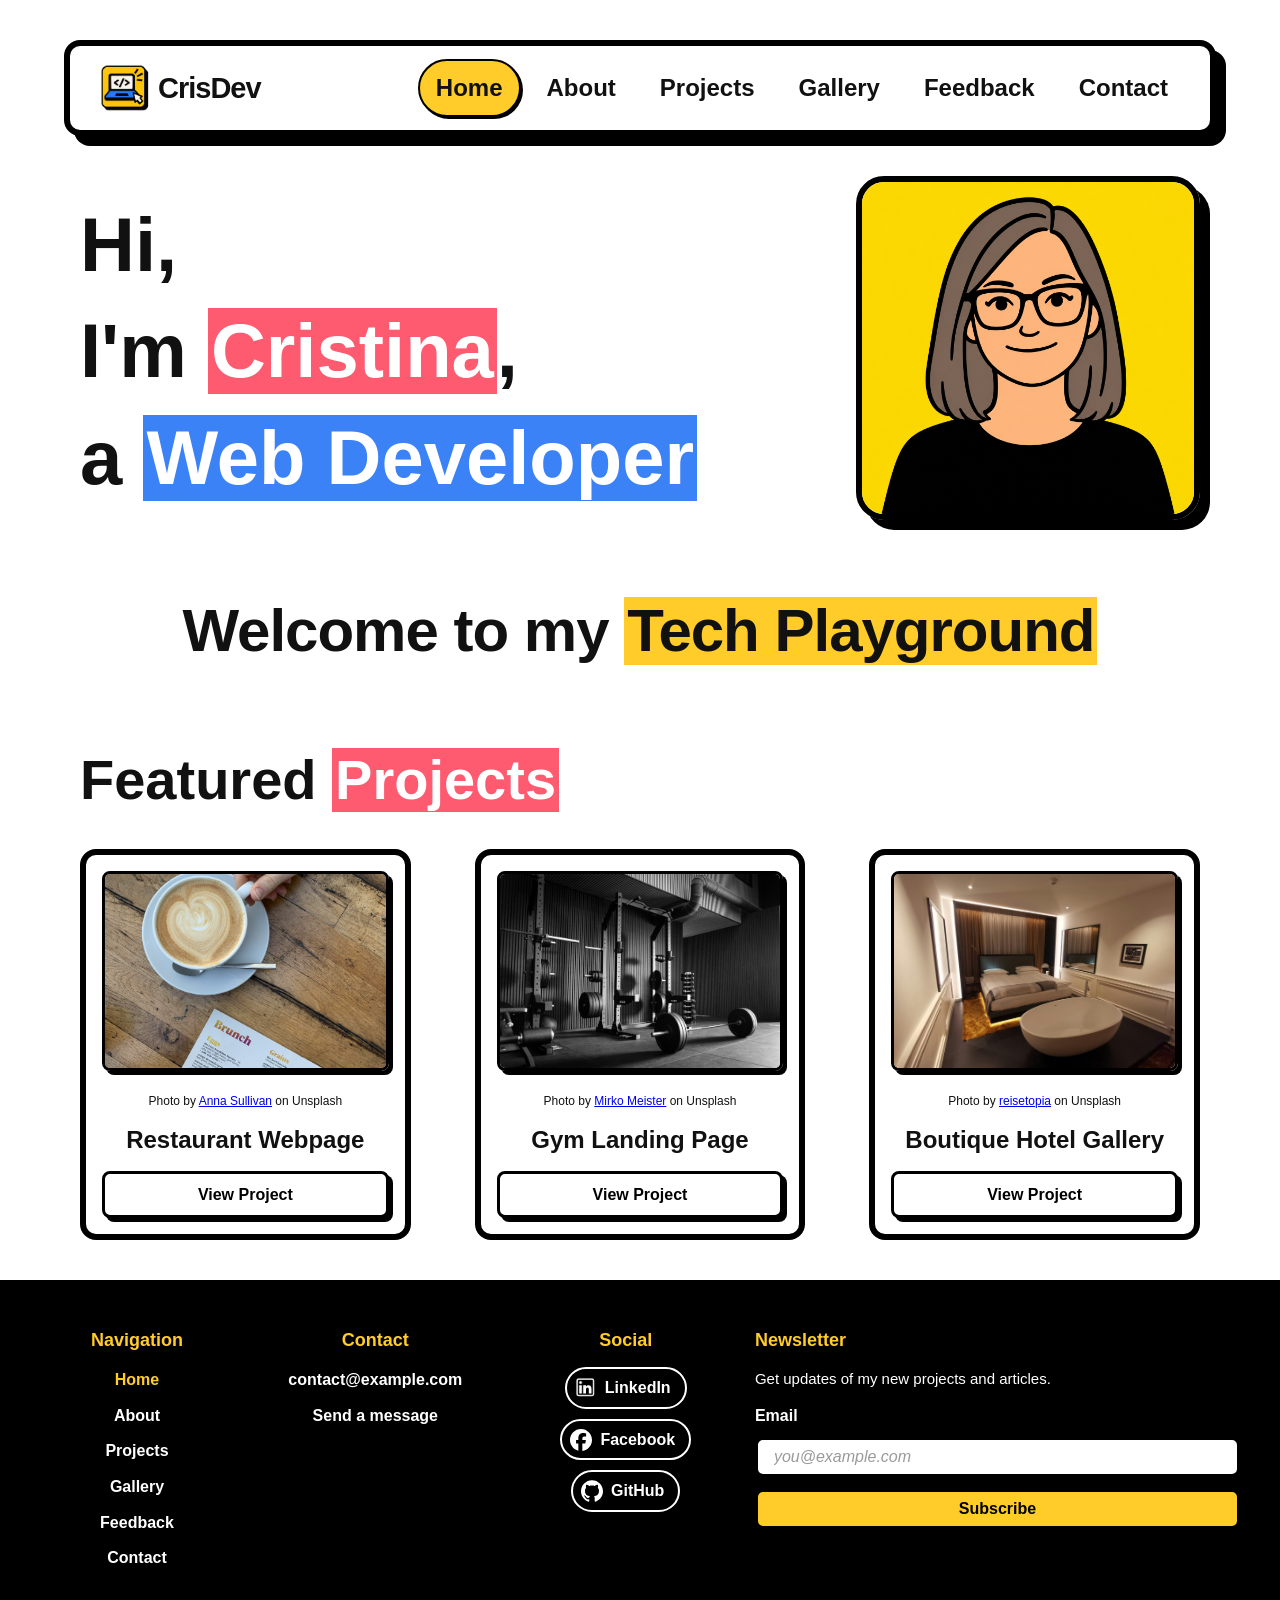
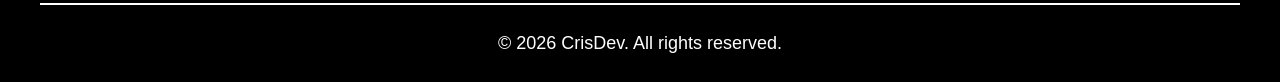
==== commit a6d701e4: "Update hero section layout and improve responsivity" ====
--- a/index.html
+++ b/index.html
@@ -35,8 +35,8 @@
     <main class="container index">
         <section class="hero">
             <div class="hero-text">
-                <h1>Hi, </br>I'm <span class="highlight highlight-pink">Cristina</span>,
-                </br>a <span class="highlight highlight-blue">Web Developer </span></h1>
+                <h1>Hi, <br class="hero-break-desktop">I'm <span class="highlight highlight-pink">Cristina</span>,
+                <br>a <span class="highlight highlight-blue">Web Developer </span></h1>
             </div>
             <div class="hero-image">
                 <img src="images/portfolio_image.png" alt="Portrait of Cristina" class="featured-img bold-box">
--- a/styles.css
+++ b/styles.css
@@ -234,13 +234,13 @@
 }
 
 h1 {
-    font-size:82px;
+    font-size:76px;
     font-weight: 900;
     margin-bottom: 16px;
 }
 
 h2 {
-    font-size: 70px;
+    font-size: 60px;
     font-weight: 900;
     margin-bottom: 16px;
     letter-spacing: -1px;
@@ -253,7 +253,7 @@
 }
 
 h4 {
-    font-size: 36;
+    font-size: 40px;
     font-weight: 600;
     margin-bottom: 8px;
 }
@@ -928,122 +928,6 @@
 }
 
 /* 9. Responsive Design (Media Queries) */
-
-/* Tablet Screen Size (Max width: 900px) */
-@media screen and (max-width: 900px) {
-    .container {
-        padding: 24px;
-    }
-
-    .site-header {
-        padding: 16px;
-    }
-
-    .grid-3x3 {
-        grid-template-columns: repeat(2, 1fr);
-    }
-
-    .hero {
-        flex-direction: column;
-        align-items: flex-start;
-    }
-
-    .hero-image {
-        display: flex;
-        justify-content: center;
-        align-items: center;
-        width: 100%;
-    }
-
-    .hero-subtitle {
-        text-align: center;
-    }
-
-    .about-photo {
-        display: none;
-    }
-    .gallery-page-section h2 {
-        font-size: 54px;
-    }
-    .contact-section {
-        display: flex;
-        flex-direction: column;
-        align-items: center;
-        margin: 0 auto;
-        text-align: center;
-    }
-
-    .contact-section .contact-form {
-        width: 100%;
-        text-align: left;
-    }
-
-    .footer-inner {
-        grid-template-columns: repeat(auto-fit, minmax(220px, 1fr));
-    }
-
-    .newsletter-lead {
-        white-space: normal;
-    }
-}
-
-/* Mobile Screen Size (Max width: 600px) */
-@media screen and (max-width: 600px) {
-    .container {
-        padding: 16px;
-        margin: 0 auto;
-    }
-    .site-header {
-        padding: 12px;
-    }
-
-    .logo img {
-        width: 48px;
-        height: 48px;
-    }
-
-    .logo-text {
-        font-size: 22px;
-    }
-
-    .bold-box {
-        border: 1px solid #000000;
-    }
-
-    h1 {
-        font-size: 40px;
-    }
-
-    h2,
-    .gallery-page-section h2 {
-        text-align: center;
-        font-size: 36px;
-        line-height: 1.2;
-    }
-
-    h3 {
-        font-size: 30px;
-        line-height: 1.2;
-    }
-
-    .grid-3x3 {
-        grid-template-columns: 1fr;
-        gap: 16px;
-    }
-
-    .contact-form {
-        padding: 16px;
-        gap: 16px;
-    }
-
-    /* Adjust neo-shadows for mobile so they don't break the layout */
-    .card, .contact-form, .site-header {
-        box-shadow: none;
-        border-radius: 8px;
-        border: 3px solid #000000;
-    }
-}
-
 /* Burger menu at 1150px and below so the 6 links do not crowd the logo. */
 @media screen and (max-width: 1150px) {
     .menu-toggle {
@@ -1084,6 +968,246 @@
         border: 2px solid #000000;
         border-radius: 12px;
     }
+    h1 {
+        font-size: 64px;
+    }
+    h2 {
+        font-size: 54px;
+    }
+    h3 {
+        font-size: 40px;
+    }
+    h4 {
+        font-size: 34px;
+    }
+}
+
+/* Tablet Screen Size (Max width: 1020px) */
+@media screen and (max-width: 1020px) {
+    h1 {
+        font-size: 64px;
+    }
+    h2 {
+        font-size: 56px;
+    }
+    h3 {
+        font-size: 40px;
+    }
+    h4 {
+        font-size: 34px;
+    }
+    .container {
+        padding: 24px;
+    }
+
+    .site-header {
+        padding: 16px;
+    }
+
+    .grid-3x3 {
+        grid-template-columns: repeat(2, 1fr);
+    }
+
+    .hero {
+        flex-direction: column;
+        align-items: center;
+    }
+
+    .hero-text {
+        align-items: center;
+        width: 100%;
+        text-align: center;
+    }
+
+    .hero-break-desktop {
+        display: none;
+    }
+
+    .hero-image {
+        display: flex;
+        justify-content: center;
+        align-items: center;
+        width: 100%;
+    }
+
+    .hero-subtitle {
+        text-align: center;
+    }
+
+    .hero-subtitle .highlight-yellow {
+        display: block;
+        width: fit-content;
+        margin-inline: auto;
+    }
+
+    .about-photo {
+        display: none;
+    }
+    .gallery-page-section h2 {
+        font-size: 54px;
+    }
+    .contact-section {
+        display: flex;
+        flex-direction: column;
+        align-items: center;
+        margin: 0 auto;
+        text-align: center;
+    }
+
+    .contact-section .contact-form {
+        width: 100%;
+        text-align: left;
+    }
+
+    .footer-inner {
+        grid-template-columns: repeat(auto-fit, minmax(220px, 1fr));
+    }
+
+    .newsletter-lead {
+        white-space: normal;
+    }
+}
+
+/* Mobile Screen Size (Max width: 600px) */
+@media screen and (max-width: 660px) {
+    .container {
+        padding: 16px;
+        margin: 0 auto;
+    }
+    .site-header {
+        padding: 12px;
+    }
+
+    .logo img {
+        width: 48px;
+        height: 48px;
+    }
+
+    .logo-text {
+        font-size: 22px;
+    }
+
+    .bold-box {
+        border: 1px solid #000000;
+    }
+
+    h1 {
+        font-size: 54px;
+    }
+
+    h2,
+    .gallery-page-section h2 {
+        text-align: center;
+        font-size: 48px;
+        line-height: 1.2;
+    }
+
+    h3 {
+        font-size: 36px;
+        line-height: 1.2;
+    }
+    h4 {
+        font-size: 30px;
+    }
+    h5 {
+        font-size: 20px;
+    }
+    h6 {
+        font-size: 16px;
+    }
+
+    .hero {
+        margin-bottom: 16px;
+    }
+
+    .hero-subtitle {
+        margin-top: 12px;
+        margin-bottom: 16px;
+    }
+
+    .hero .featured-img {
+        max-width: 340px;
+    }
+
+    .grid-3x3 {
+        grid-template-columns: 1fr;
+        gap: 16px;
+    }
+
+    .contact-form {
+        padding: 16px;
+        gap: 16px;
+    }
+
+    /* Adjust neo-shadows for mobile so they don't break the layout */
+    .card, .contact-form, .site-header {
+        box-shadow: none;
+        border-radius: 8px;
+        border: 3px solid #000000;
+    }
+}
+
+/* Mobile Screen Size (Max width: 560px) */
+@media screen and (max-width: 560px) {
+    h1 {
+        font-size: 48px;
+    }
+    h2 {
+        font-size: 40px;
+    }
+
+    .hero .featured-img {
+        max-width: 280px;
+    }
+}
+
+/* Mobile Screen Size (Max width: 500px) */
+@media screen and (max-width: 500px) {
+    h1 {
+        font-size: 36px;
+    }
+    h2 {
+        font-size: 38px;
+    }
+
+    .hero .highlight-blue {
+        white-space: nowrap;
+    }
+
+    .hero .featured-img {
+        max-width: 280px;
+    }
+}
+
+/* Mobile Screen Size (Max width: 380px) */
+@media screen and (max-width: 380px) {
+    h1 {
+        font-size: 28px;
+    }
+    h2 {
+        font-size: 24px;
+    }
+    h3 {
+        font-size: 20px;
+    }
+    h4 {
+        font-size: 18px;
+    }
+    h5 {
+        font-size: 16px;
+    }
+    h6 {
+        font-size: 14px;
+    }
+
+    .hero {
+        gap: 8px;
+        margin-bottom: 12px;
+    }
+
+    .hero .featured-img {
+        max-width: 200px;
+    }
 }
 
 @media (prefers-reduced-motion: reduce) {
